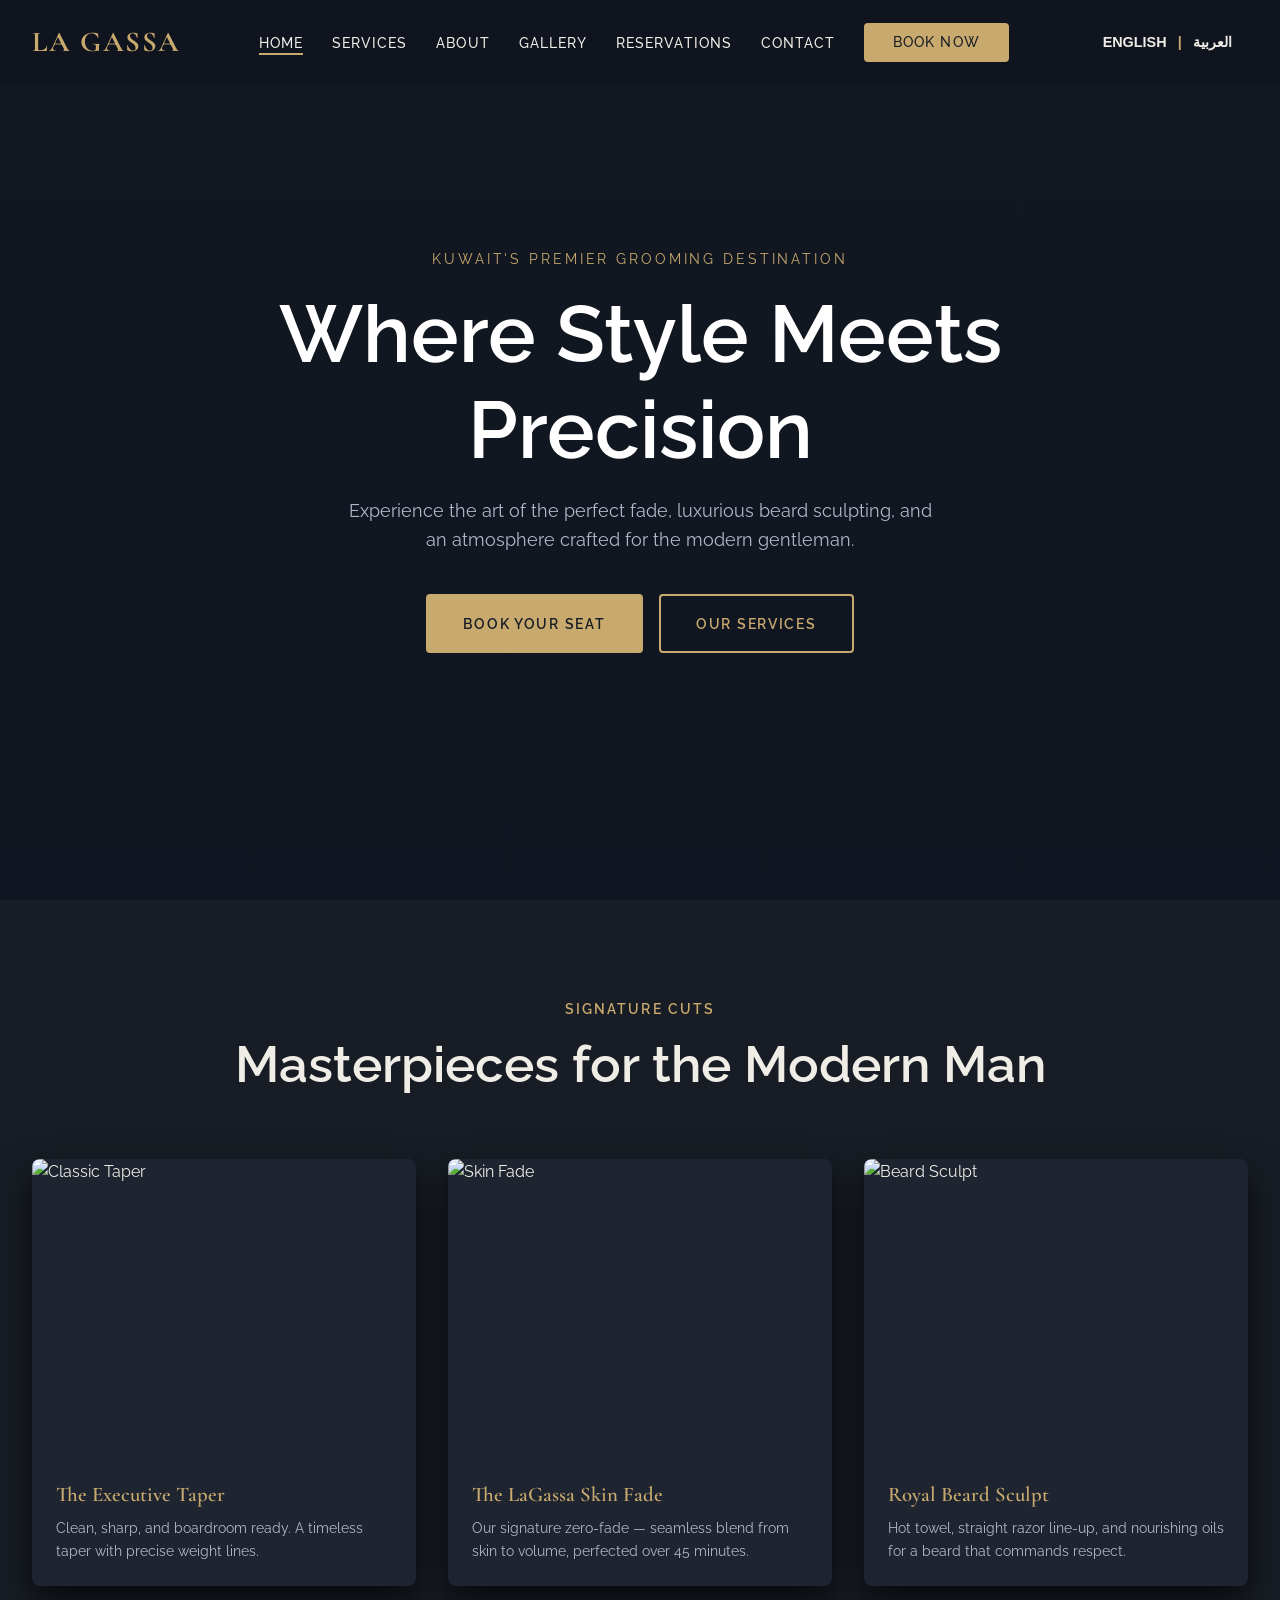
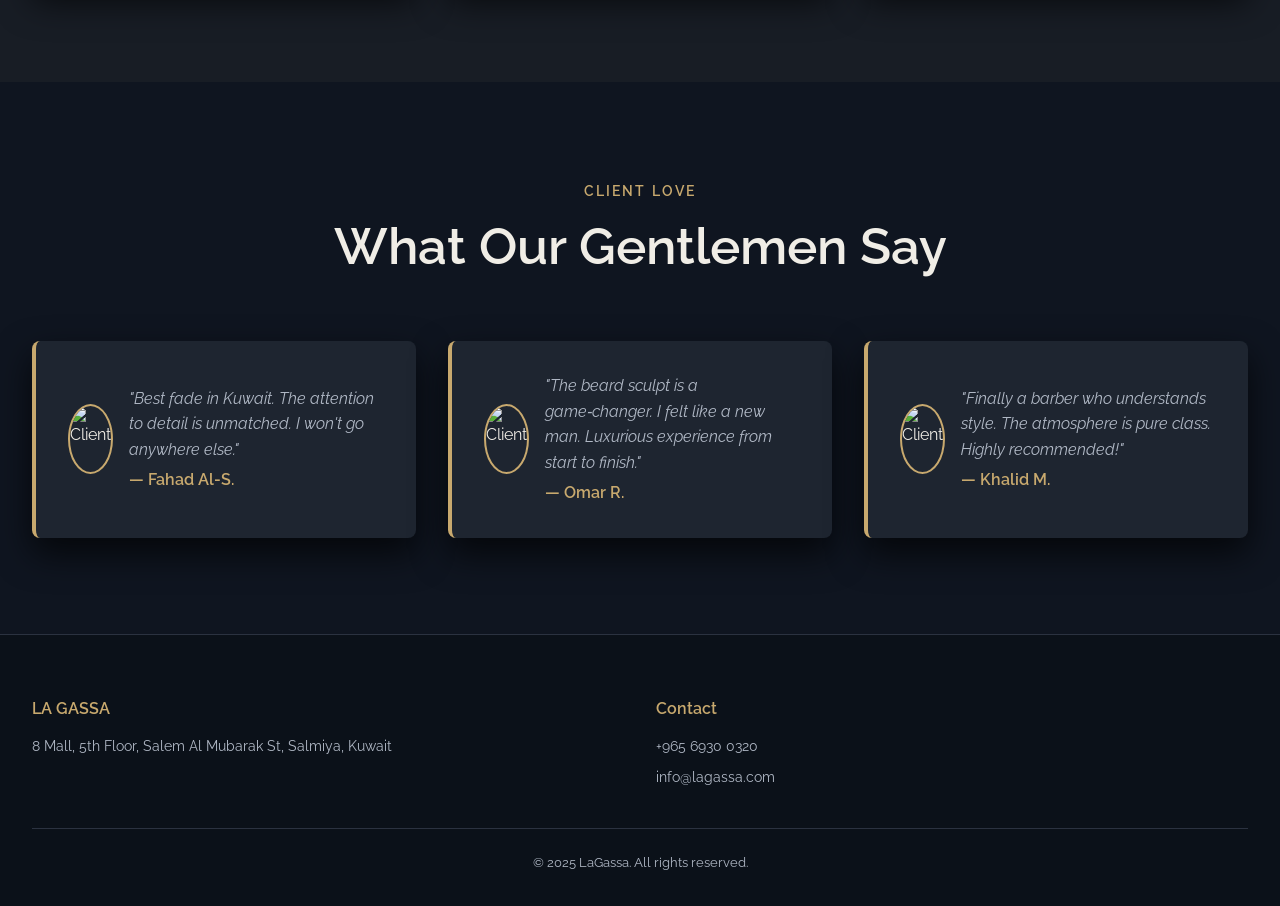
==== index.html @ 53998a7f "Create index.html" ====
<!DOCTYPE html>
<html lang="en" dir="ltr">
<head>
  <meta charset="UTF-8">
  <meta name="viewport" content="width=device-width, initial-scale=1.0">
  <title data-en="LaGassa Salon & Spa For Men | Kuwait" data-ar="صالون لاقصه للرجال | الكويت">LaGassa Salon & Spa For Men | Kuwait</title>
  <link rel="stylesheet" href="style.css">
</head>
<body>

  <div id="loader"><div class="spinner"></div></div>

  <!-- Navbar -->
  <nav class="navbar">
    <a href="index.html" class="logo">LA GASSA</a>
    <ul class="nav-links">
      <li><a href="index.html" class="active" data-en="Home" data-ar="الرئيسية">Home</a></li>
      <li><a href="services.html" data-en="Services" data-ar="الخدمات">Services</a></li>
      <li><a href="about.html" data-en="About" data-ar="من نحن">About</a></li>
      <li><a href="gallery.html" data-en="Gallery" data-ar="المعرض">Gallery</a></li>
      <li><a href="reservation.html" data-en="Reservations" data-ar="الحجز">Reservations</a></li>
      <li><a href="contact.html" data-en="Contact" data-ar="اتصل بنا">Contact</a></li>
      <li><a href="reservation.html" class="nav-cta" data-en="Book Now" data-ar="احجز الآن">Book Now</a></li>
    </ul>
    <div style="display:flex; align-items:center; gap:1rem;">
      <button id="langToggle" class="lang-switch" aria-label="Switch Language">English <span>|</span> العربية</button>
      <button class="hamburger" aria-label="Menu"><span></span><span></span><span></span></button>
    </div>
  </nav>

  <!-- Hero with video -->
  <section class="hero">
    <video autoplay muted loop playsinline id="heroVideo" poster="https://images.unsplash.com/photo-1560060141-7b9010e8a6b9?w=1600&q=80">
      <source src="https://cdn.coverr.co/videos/coverr-barber-cutting-hair-4584/preview.mp4" type="video/mp4">
    </video>
    <div class="hero-overlay"></div>
    <div class="hero-content">
      <p class="hero-label" data-en="Kuwait's Premier Grooming Destination" data-ar="وجهة العناية الراقية للرجال في الكويت"></p>
      <h1 class="hero-title" data-en="Where Style Meets Precision" data-ar="حيث يلتقي الأناقة بالدقة">Where Style Meets Precision</h1>
      <p class="hero-subtitle" data-en="Experience the art of the perfect fade, luxurious beard sculpting, and an atmosphere crafted for the modern gentleman." data-ar="اختبر فن التلاشي المثالي، وتشكيل اللحية الفاخر، وأجواء صممت للرجل العصري.">Experience the art of the perfect fade, luxurious beard sculpting, and an atmosphere crafted for the modern gentleman.</p>
      <div class="hero-buttons">
        <a href="reservation.html" class="btn btn-primary" data-en="Book Your Seat" data-ar="احجز مقعدك">Book Your Seat</a>
        <a href="services.html" class="btn btn-outline" data-en="Our Services" data-ar="خدماتنا">Our Services</a>
      </div>
    </div>
  </section>

  <!-- Hairstyles section (like dishes) -->
  <section class="section">
    <div class="container">
      <div class="section-header reveal">
        <span class="section-label" data-en="Signature Cuts" data-ar="قصات مميزة">Signature Cuts</span>
        <h2 data-en="Masterpieces for the Modern Man" data-ar="روائع للرجل العصري">Masterpieces for the Modern Man</h2>
      </div>
      <div class="hairstyle-grid">
        <div class="hairstyle-card reveal">
          <img src="https://images.unsplash.com/photo-1621605815971-fbc98d665594?w=600&q=80" alt="Classic Taper">
          <div class="hairstyle-card-content">
            <h4 data-en="The Executive Taper" data-ar="التدريج الكلاسيكي">The Executive Taper</h4>
            <p data-en="Clean, sharp, and boardroom ready. A timeless taper with precise weight lines." data-ar="نظيف وحاد وجاهز لمجلس الإدارة. تدريج كلاسيكي مع خطوط دقيقة."></p>
          </div>
        </div>
        <div class="hairstyle-card reveal">
          <img src="https://images.unsplash.com/photo-1507003211169-0a1dd7228f2d?w=600&q=80" alt="Skin Fade">
          <div class="hairstyle-card-content">
            <h4 data-en="The LaGassa Skin Fade" data-ar="تلاشي لاقصه الناعم">The LaGassa Skin Fade</h4>
            <p data-en="Our signature zero‑fade — seamless blend from skin to volume, perfected over 45 minutes." data-ar="تلاشي صفري مميز – مزيج سلس من الجلد إلى الكثافة، متقن خلال 45 دقيقة."></p>
          </div>
        </div>
        <div class="hairstyle-card reveal">
          <img src="https://images.unsplash.com/photo-1534297635766-a262cdcb8ee4?w=600&q=80" alt="Beard Sculpt">
          <div class="hairstyle-card-content">
            <h4 data-en="Royal Beard Sculpt" data-ar="تشكيل اللحية الملكية">Royal Beard Sculpt</h4>
            <p data-en="Hot towel, straight razor line‑up, and nourishing oils for a beard that commands respect." data-ar="منشفة ساخنة وتحديد بموس حاد وزيوت مغذية للحصول على لحية تفرض الاحترام."></p>
          </div>
        </div>
      </div>
    </div>
  </section>

  <!-- Reviews section -->
  <section class="section" style="background: var(--bg-secondary);">
    <div class="container">
      <div class="section-header reveal">
        <span class="section-label" data-en="Client Love" data-ar="آراء العملاء">Client Love</span>
        <h2 data-en="What Our Gentlemen Say" data-ar="ماذا يقول رجالنا">What Our Gentlemen Say</h2>
      </div>
      <div class="review-grid">
        <div class="review-card reveal">
          <img src="https://images.unsplash.com/photo-1500648767791-00dcc994a43e?w=100&q=80" alt="Client">
          <div class="review-text">
            <p>"Best fade in Kuwait. The attention to detail is unmatched. I won't go anywhere else."</p>
            <span class="author" data-en="— Fahad Al‑S." data-ar="— فهد السـ."></span>
          </div>
        </div>
        <div class="review-card reveal">
          <img src="https://images.unsplash.com/photo-1472099645785-5658abf4ff4e?w=100&q=80" alt="Client">
          <div class="review-text">
            <p>"The beard sculpt is a game‑changer. I felt like a new man. Luxurious experience from start to finish."</p>
            <span class="author" data-en="— Omar R." data-ar="— عمر ر."></span>
          </div>
        </div>
        <div class="review-card reveal">
          <img src="https://images.unsplash.com/photo-1568602471122-7832951cc4c5?w=100&q=80" alt="Client">
          <div class="review-text">
            <p>"Finally a barber who understands style. The atmosphere is pure class. Highly recommended!"</p>
            <span class="author" data-en="— Khalid M." data-ar="— خالد م."></span>
          </div>
        </div>
      </div>
    </div>
  </section>

  <!-- Footer -->
  <footer class="footer">
    <div class="footer-grid">
      <div class="footer-col">
        <h4>LA GASSA</h4>
        <p data-en="8 Mall, 5th Floor, Salem Al Mubarak St, Salmiya, Kuwait" data-ar="مول 8، الطابق الخامس، شارع سالم المبارك، السالمية، الكويت"></p>
      </div>
      <div class="footer-col">
        <h4 data-en="Contact" data-ar="اتصل بنا">Contact</h4>
        <p><a href="tel:+96569300320" data-en="+965 6930 0320" data-ar="+965 6930 0320">+965 6930 0320</a></p>
        <p><a href="mailto:info@lagassa.com" data-en="info@lagassa.com" data-ar="info@lagassa.com">info@lagassa.com</a></p>
      </div>
    </div>
    <div class="footer-bottom">
      <p data-en="&copy; 2025 LaGassa. All rights reserved." data-ar="© 2025 لاقصه. جميع الحقوق محفوظة."></p>
    </div>
  </footer>

  <script src="script.js" defer></script>
</body>
</html>
---- style.css ----
/*=============================================
 LA GASSA SALON & SPA FOR MEN – KUWAIT
 PREMIUM BARBER WEBSITE
 Dark Ash + Navy, Gold Accents, Arabic-ready
=============================================*/

/* --- Google Fonts --- */
@import url('https://fonts.googleapis.com/css2?family=Cormorant+Garamond:wght@400;500;600;700&family=Raleway:wght@300;400;500;600;700&family=Cairo:wght@400;500;600;700&display=swap');

:root {
  --font-heading-en: 'Cormorant Garamond', serif;
  --font-body-en: 'Raleway', sans-serif;
  --font-ar: 'Cairo', sans-serif;

  --bg-primary: #181d25;      /* dark ash */
  --bg-secondary: #0f1520;    /* dark navy */
  --bg-card: #1e2530;
  --text-primary: #f0ede6;
  --text-secondary: #b0b8c5;
  --accent: #c8a96e;          /* brass gold */
  --accent-hover: #b3924f;
  --border: #2b3240;
  --overlay: rgba(15, 21, 32, 0.8);
  --shadow: 0 15px 35px rgba(0,0,0,0.7);

  --max-width: 1280px;
  --gap: clamp(1.5rem, 4vw, 3rem);
  --transition: 0.3s ease;
}

* { margin: 0; padding: 0; box-sizing: border-box; }

html { scroll-behavior: smooth; font-size: 100%; }

body {
  font-family: var(--font-body-en);
  background: var(--bg-primary);
  color: var(--text-primary);
  line-height: 1.6;
  overflow-x: hidden;
  -webkit-font-smoothing: antialiased;
}

/* Arabic body font */
html[lang="ar"] body {
  font-family: var(--font-ar);
  direction: rtl;
  text-align: right;
}

img { max-width: 100%; height: auto; display: block; }
a { text-decoration: none; color: inherit; transition: color var(--transition); }
ul { list-style: none; }

/* Loader (only index) */
#loader { position: fixed; top: 0; left: 0; width: 100%; height: 100%; background: var(--bg-primary); display: flex; align-items: center; justify-content: center; z-index: 9999; transition: opacity 0.5s ease, visibility 0.5s ease; }
#loader.hidden { opacity: 0; visibility: hidden; }
.spinner { width: 50px; height: 50px; border: 3px solid var(--border); border-top-color: var(--accent); border-radius: 50%; animation: spin 0.8s linear infinite; }
@keyframes spin { to { transform: rotate(360deg); } }

/* Typography */
h1, h2, h3, h4 { font-weight: 600; line-height: 1.2; }
h1 { font-size: clamp(3rem, 8vw, 5rem); }
h2 { font-size: clamp(2.2rem, 5vw, 3.2rem); margin-bottom: 1.2rem; }
h3 { font-size: clamp(1.3rem, 3vw, 1.8rem); font-weight: 500; }

.section-label {
  text-transform: uppercase;
  letter-spacing: 0.15em;
  font-size: 0.85rem;
  color: var(--accent);
  font-weight: 600;
  margin-bottom: 0.8rem;
  display: inline-block;
}

/* Language switcher */
.lang-switch {
  display: flex;
  gap: 0.5rem;
  align-items: center;
  background: transparent;
  border: none;
  color: var(--text-primary);
  cursor: pointer;
  font-weight: 600;
  font-size: 0.9rem;
  text-transform: uppercase;
  padding: 0.5rem 1rem;
  border-radius: 4px;
  transition: background var(--transition);
}
.lang-switch:hover { background: rgba(255,255,255,0.1); }
.lang-switch span { color: var(--accent); margin: 0 0.2rem; }

/* Navbar */
.navbar {
  position: fixed;
  top: 0; left: 0;
  width: 100%;
  z-index: 1000;
  padding: 1.2rem 2rem;
  display: flex;
  align-items: center;
  justify-content: space-between;
  background: rgba(15, 21, 32, 0.7);
  backdrop-filter: blur(15px);
  transition: background var(--transition), padding var(--transition);
}
.navbar.scrolled {
  background: rgba(15, 21, 32, 0.95);
  padding: 0.8rem 2rem;
  box-shadow: 0 2px 25px rgba(0,0,0,0.6);
}
.logo {
  font-family: var(--font-heading-en);
  font-size: 1.8rem;
  font-weight: 700;
  color: var(--accent);
  letter-spacing: 0.05em;
}
html[lang="ar"] .logo { font-family: var(--font-ar); }

.nav-links {
  display: flex;
  gap: 1.8rem;
  align-items: center;
}
.nav-links a {
  font-size: 0.85rem;
  text-transform: uppercase;
  letter-spacing: 0.08em;
  font-weight: 500;
  position: relative;
  padding: 0.3rem 0;
}
.nav-links a::after {
  content: '';
  position: absolute;
  bottom: 0; left: 0;
  width: 0; height: 2px;
  background: var(--accent);
  transition: width var(--transition);
}
.nav-links a:hover::after,
.nav-links a.active::after { width: 100%; }

.nav-cta {
  background: var(--accent);
  color: #181d25 !important;
  padding: 0.7rem 1.8rem !important;
  border-radius: 4px;
  font-weight: 600;
  transition: background var(--transition);
}
.nav-cta:hover { background: var(--accent-hover); }

.hamburger {
  display: none;
  flex-direction: column;
  gap: 5px;
  background: none;
  border: none;
  cursor: pointer;
}
.hamburger span {
  width: 28px;
  height: 2px;
  background: var(--text-primary);
  transition: all var(--transition);
}

/* Buttons */
.btn {
  display: inline-block;
  padding: 1rem 2.2rem;
  font-family: var(--font-body-en);
  font-size: 0.9rem;
  font-weight: 600;
  text-transform: uppercase;
  letter-spacing: 0.12em;
  border-radius: 4px;
  transition: all var(--transition);
  cursor: pointer;
  border: 2px solid transparent;
}
.btn-primary { background: var(--accent); color: #181d25; border-color: var(--accent); }
.btn-primary:hover { background: var(--accent-hover); border-color: var(--accent-hover); }
.btn-outline { background: transparent; border-color: var(--accent); color: var(--accent); }
.btn-outline:hover { background: var(--accent); color: #181d25; }

/* Arabic button */
html[lang="ar"] .btn { font-family: var(--font-ar); }

/* Reveal */
.reveal {
  opacity: 0;
  transform: translateY(40px);
  transition: opacity 0.8s ease, transform 0.8s ease;
}
.reveal.visible { opacity: 1; transform: translateY(0); }

/* Video Hero */
.hero {
  position: relative;
  height: 100vh;
  min-height: 700px;
  display: flex;
  align-items: center;
  justify-content: center;
  text-align: center;
  overflow: hidden;
}
#heroVideo {
  position: absolute;
  top: 0; left: 0;
  width: 100%; height: 100%;
  object-fit: cover;
  z-index: 0;
}
.hero-overlay {
  position: absolute;
  top: 0; left: 0;
  width: 100%; height: 100%;
  background: linear-gradient(to bottom, rgba(15,21,32,0.7), rgba(15,21,32,0.9));
  z-index: 1;
}
.hero-content {
  position: relative;
  z-index: 2;
  max-width: 900px;
  padding: 0 2rem;
}
.hero-label {
  text-transform: uppercase;
  letter-spacing: 0.2em;
  font-size: 0.9rem;
  color: var(--accent);
  margin-bottom: 1rem;
}
.hero-title {
  color: #fff;
  margin-bottom: 1.2rem;
}
.hero-subtitle {
  font-size: 1.1rem;
  max-width: 600px;
  margin: 0 auto 2.5rem;
  color: var(--text-secondary);
}
.hero-buttons {
  display: flex;
  gap: 1rem;
  justify-content: center;
  flex-wrap: wrap;
}

/* Sections */
.section {
  padding: 6rem 2rem;
}
.container {
  max-width: var(--max-width);
  margin: 0 auto;
}
.section-header {
  text-align: center;
  margin-bottom: 4rem;
}

/* Hairstyle cards (like restaurant menu) */
.hairstyle-grid {
  display: grid;
  grid-template-columns: repeat(auto-fit, minmax(260px, 1fr));
  gap: 2rem;
}
.hairstyle-card {
  background: var(--bg-card);
  border-radius: 8px;
  overflow: hidden;
  box-shadow: var(--shadow);
  transition: transform var(--transition);
}
.hairstyle-card:hover { transform: translateY(-8px); }
.hairstyle-card img {
  width: 100%;
  height: 300px;
  object-fit: cover;
}
.hairstyle-card-content {
  padding: 1.5rem;
}
.hairstyle-card h4 {
  font-family: var(--font-heading-en);
  font-size: 1.3rem;
  margin-bottom: 0.5rem;
  color: var(--accent);
}
.hairstyle-card p {
  color: var(--text-secondary);
  font-size: 0.9rem;
}
html[lang="ar"] .hairstyle-card h4 { font-family: var(--font-ar); }

/* Review cards */
.review-grid {
  display: grid;
  grid-template-columns: repeat(auto-fit, minmax(300px, 1fr));
  gap: 2rem;
}
.review-card {
  background: var(--bg-card);
  padding: 2rem;
  border-radius: 8px;
  box-shadow: var(--shadow);
  border-left: 4px solid var(--accent);
  display: flex;
  gap: 1rem;
  align-items: center;
}
.review-card img {
  width: 70px;
  height: 70px;
  border-radius: 50%;
  object-fit: cover;
  border: 2px solid var(--accent);
}
.review-text p {
  font-style: italic;
  color: var(--text-secondary);
  margin-bottom: 0.3rem;
}
.review-text .author {
  font-weight: 600;
  color: var(--accent);
  font-style: normal;
}

/* Gallery grid */
.gallery-grid {
  display: grid;
  grid-template-columns: repeat(auto-fit, minmax(250px, 1fr));
  gap: 1rem;
}
.gallery-grid img {
  width: 100%;
  height: 300px;
  object-fit: cover;
  border-radius: 6px;
  transition: transform var(--transition);
}
.gallery-grid img:hover { transform: scale(1.03); }

/* Reservation form */
.reservation-layout {
  display: grid;
  grid-template-columns: 1fr 1fr;
  gap: 3rem;
}
.form-group {
  margin-bottom: 1.5rem;
}
.form-group label {
  display: block;
  font-weight: 600;
  font-size: 0.9rem;
  margin-bottom: 0.4rem;
  color: var(--text-primary);
}
.reservation-form input,
.reservation-form select,
.reservation-form textarea {
  width: 100%;
  padding: 1rem;
  background: var(--bg-card);
  border: 1px solid var(--border);
  color: var(--text-primary);
  font-family: var(--font-body-en);
  font-size: 1rem;
  border-radius: 4px;
  transition: border-color var(--transition);
}
.reservation-form input:focus,
.reservation-form select:focus,
.reservation-form textarea:focus { border-color: var(--accent); outline: none; }
.reservation-form textarea { min-height: 100px; resize: vertical; }
.reservation-form button { width: 100%; margin-top: 0.5rem; }
.reservation-info {
  background: var(--bg-card);
  padding: 2.5rem;
  border-radius: 8px;
  height: fit-content;
}
.reservation-info h3 { margin-bottom: 1.5rem; color: var(--accent); }
.reservation-info p { color: var(--text-secondary); margin-bottom: 1rem; }

/* Confirmation */
.confirmation-msg {
  display: none;
  background: var(--bg-card);
  padding: 3rem;
  text-align: center;
  border-radius: 8px;
  border: 2px solid var(--accent);
}
.confirmation-msg .check-icon {
  font-size: 3rem;
  color: var(--accent);
  margin-bottom: 1rem;
}

/* Contact */
.contact-grid {
  display: grid;
  grid-template-columns: 1fr 1fr;
  gap: 3rem;
}
.contact-info h3 { margin-bottom: 2rem; color: var(--accent); }
.contact-info p {
  margin-bottom: 1.5rem;
  display: flex;
  align-items: center;
  gap: 1rem;
  color: var(--text-secondary);
}
.contact-info a { color: var(--accent); }
.map-embed {
  border-radius: 8px;
  overflow: hidden;
  box-shadow: var(--shadow);
  height: 400px;
}
.map-embed iframe { width: 100%; height: 100%; border: none; }

/* Footer */
.footer {
  background: #0b1119;
  padding: 4rem 2rem 2rem;
  border-top: 1px solid var(--border);
}
.footer-grid {
  display: flex;
  justify-content: space-between;
  flex-wrap: wrap;
  gap: 2rem;
  max-width: var(--max-width);
  margin: 0 auto 2rem;
}
.footer-col { flex: 1; min-width: 200px; }
.footer-col h4 { color: var(--accent); margin-bottom: 1rem; }
.footer-col p, .footer-col a { color: var(--text-secondary); font-size: 0.9rem; display: block; margin-bottom: 0.5rem; }
.footer-col a:hover { color: var(--accent); }
.social-links a { display: inline-block; margin: 0 0.6rem; font-size: 1.2rem; }
.footer-bottom {
  text-align: center;
  color: var(--text-secondary);
  font-size: 0.8rem;
  border-top: 1px solid var(--border);
  padding-top: 1.5rem;
  margin-top: 2rem;
}

/* Responsive */
@media (max-width: 768px) {
  .hamburger { display: flex; z-index: 1001; }
  .nav-links {
    position: fixed;
    top: 0; right: -100%;
    width: 75%; height: 100vh;
    background: var(--bg-primary);
    flex-direction: column;
    justify-content: center;
    padding: 2rem;
    transition: right 0.4s ease;
    box-shadow: -5px 0 20px rgba(0,0,0,0.5);
  }
  .nav-links.active { right: 0; }
  .reservation-layout, .contact-grid { grid-template-columns: 1fr; }
  .hero-title { font-size: clamp(2.2rem, 6vw, 3.5rem); }
  .section { padding: 4rem 1.5rem; }
}

@media (max-width: 480px) {
  .hero-buttons { flex-direction: column; align-items: center; }
  .hero-buttons .btn { width: 100%; text-align: center; }
}
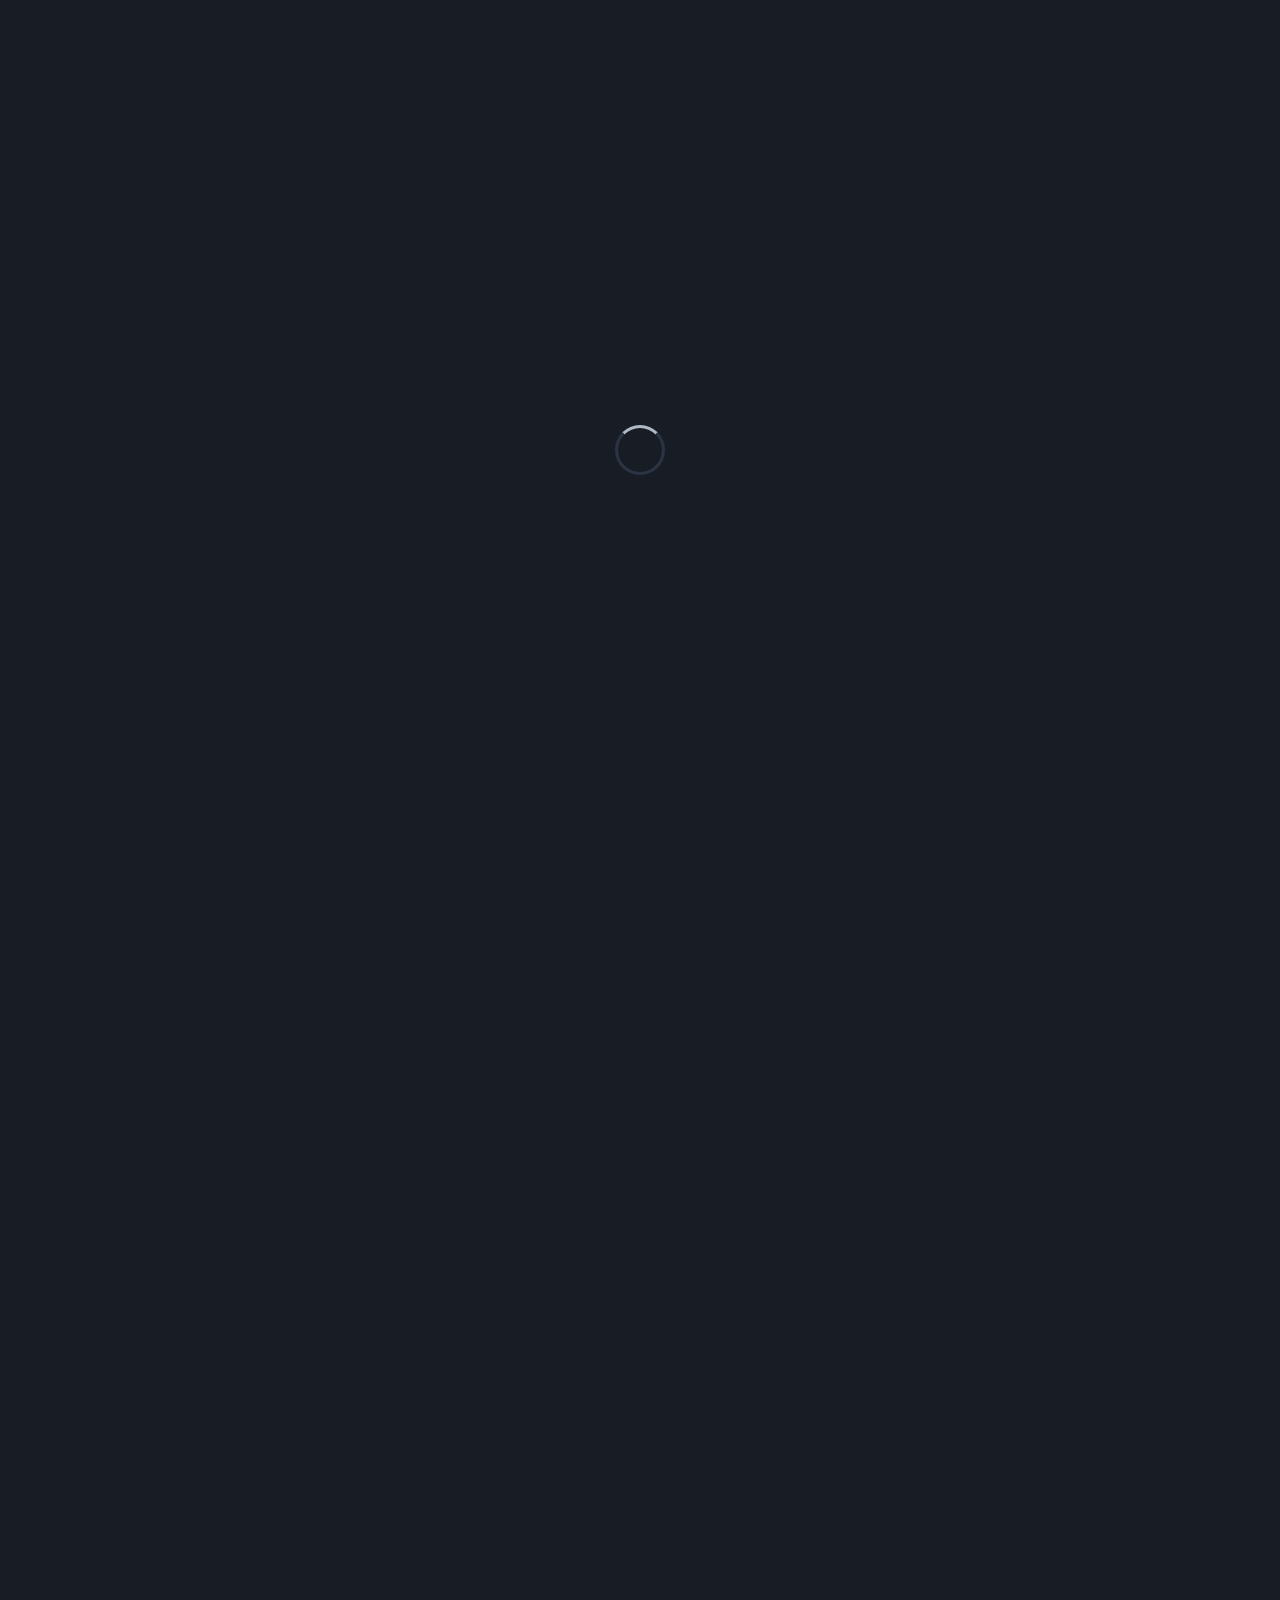
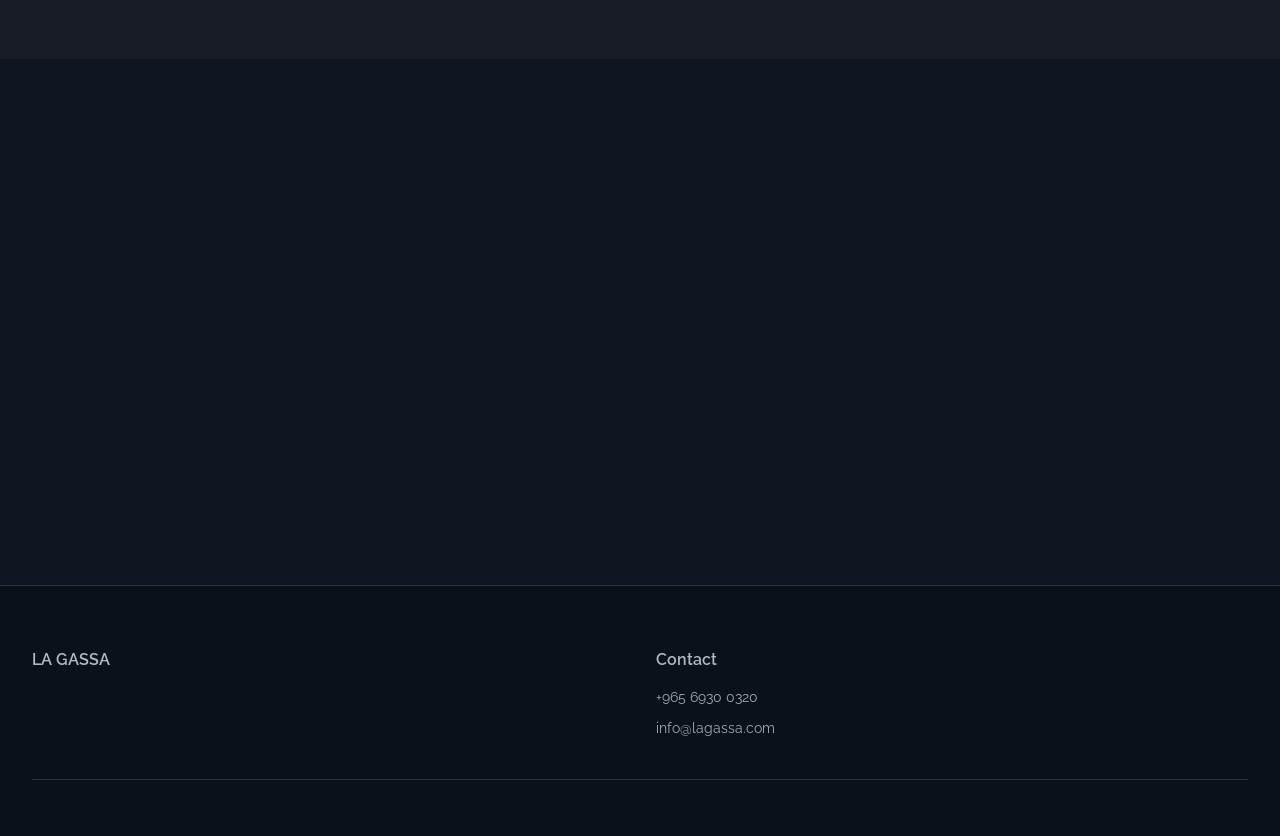
==== commit 4f9714d3: "Create index.html" ====
--- a/index.html
+++ b/index.html
@@ -23,7 +23,7 @@
       <li><a href="reservation.html" class="nav-cta" data-en="Book Now" data-ar="احجز الآن">Book Now</a></li>
     </ul>
     <div style="display:flex; align-items:center; gap:1rem;">
-      <button id="langToggle" class="lang-switch" aria-label="Switch Language">English <span>|</span> العربية</button>
+      <button id="langToggle" class="lang-switch">English <span>|</span> العربية</button>
       <button class="hamburger" aria-label="Menu"><span></span><span></span><span></span></button>
     </div>
   </nav>
@@ -45,7 +45,7 @@
     </div>
   </section>
 
-  <!-- Hairstyles section (like dishes) -->
+  <!-- Hairstyles section -->
   <section class="section">
     <div class="container">
       <div class="section-header reveal">
@@ -57,21 +57,21 @@
           <img src="https://images.unsplash.com/photo-1621605815971-fbc98d665594?w=600&q=80" alt="Classic Taper">
           <div class="hairstyle-card-content">
             <h4 data-en="The Executive Taper" data-ar="التدريج الكلاسيكي">The Executive Taper</h4>
-            <p data-en="Clean, sharp, and boardroom ready. A timeless taper with precise weight lines." data-ar="نظيف وحاد وجاهز لمجلس الإدارة. تدريج كلاسيكي مع خطوط دقيقة."></p>
+            <p data-en="Clean, sharp, and boardroom ready." data-ar="نظيف وحاد وجاهز لمجلس الإدارة.">Clean, sharp, and boardroom ready.</p>
           </div>
         </div>
         <div class="hairstyle-card reveal">
           <img src="https://images.unsplash.com/photo-1507003211169-0a1dd7228f2d?w=600&q=80" alt="Skin Fade">
           <div class="hairstyle-card-content">
             <h4 data-en="The LaGassa Skin Fade" data-ar="تلاشي لاقصه الناعم">The LaGassa Skin Fade</h4>
-            <p data-en="Our signature zero‑fade — seamless blend from skin to volume, perfected over 45 minutes." data-ar="تلاشي صفري مميز – مزيج سلس من الجلد إلى الكثافة، متقن خلال 45 دقيقة."></p>
+            <p data-en="Seamless blend from skin to volume." data-ar="مزيج سلس من الجلد إلى الكثافة.">Seamless blend from skin to volume.</p>
           </div>
         </div>
         <div class="hairstyle-card reveal">
           <img src="https://images.unsplash.com/photo-1534297635766-a262cdcb8ee4?w=600&q=80" alt="Beard Sculpt">
           <div class="hairstyle-card-content">
             <h4 data-en="Royal Beard Sculpt" data-ar="تشكيل اللحية الملكية">Royal Beard Sculpt</h4>
-            <p data-en="Hot towel, straight razor line‑up, and nourishing oils for a beard that commands respect." data-ar="منشفة ساخنة وتحديد بموس حاد وزيوت مغذية للحصول على لحية تفرض الاحترام."></p>
+            <p data-en="Hot towel, straight razor, nourishing oils." data-ar="منشفة ساخنة وموس حاد وزيوت مغذية.">Hot towel, straight razor, nourishing oils.</p>
           </div>
         </div>
       </div>
@@ -89,22 +89,22 @@
         <div class="review-card reveal">
           <img src="https://images.unsplash.com/photo-1500648767791-00dcc994a43e?w=100&q=80" alt="Client">
           <div class="review-text">
-            <p>"Best fade in Kuwait. The attention to detail is unmatched. I won't go anywhere else."</p>
-            <span class="author" data-en="— Fahad Al‑S." data-ar="— فهد السـ."></span>
+            <p>"Best fade in Kuwait. The attention to detail is unmatched."</p>
+            <span class="author" data-en="— Fahad Al‑S." data-ar="— فهد السـ.">— Fahad Al‑S.</span>
           </div>
         </div>
         <div class="review-card reveal">
           <img src="https://images.unsplash.com/photo-1472099645785-5658abf4ff4e?w=100&q=80" alt="Client">
           <div class="review-text">
-            <p>"The beard sculpt is a game‑changer. I felt like a new man. Luxurious experience from start to finish."</p>
-            <span class="author" data-en="— Omar R." data-ar="— عمر ر."></span>
+            <p>"The beard sculpt is a game‑changer. Luxurious from start to finish."</p>
+            <span class="author" data-en="— Omar R." data-ar="— عمر ر.">— Omar R.</span>
           </div>
         </div>
         <div class="review-card reveal">
           <img src="https://images.unsplash.com/photo-1568602471122-7832951cc4c5?w=100&q=80" alt="Client">
           <div class="review-text">
-            <p>"Finally a barber who understands style. The atmosphere is pure class. Highly recommended!"</p>
-            <span class="author" data-en="— Khalid M." data-ar="— خالد م."></span>
+            <p>"Finally a barber who understands style. The atmosphere is pure class."</p>
+            <span class="author" data-en="— Khalid M." data-ar="— خالد م.">— Khalid M.</span>
           </div>
         </div>
       </div>
@@ -131,4 +131,4 @@
 
   <script src="script.js" defer></script>
 </body>
-</html>
+  </html>
--- a/style.css
+++ b/style.css
@@ -1,7 +1,7 @@
 /*=============================================
  LA GASSA SALON & SPA FOR MEN – KUWAIT
  PREMIUM BARBER WEBSITE
- Dark Ash + Navy, Gold Accents, Arabic-ready
+ Dark Ash + Navy, Silver Accent, Arabic-ready
 =============================================*/
 
 /* --- Google Fonts --- */
@@ -14,12 +14,12 @@
 
   --bg-primary: #181d25;      /* dark ash */
   --bg-secondary: #0f1520;    /* dark navy */
-  --bg-card: #1e2530;
+  --bg-card: #1e2633;         /* lighter ash for cards */
   --text-primary: #f0ede6;
-  --text-secondary: #b0b8c5;
-  --accent: #c8a96e;          /* brass gold */
-  --accent-hover: #b3924f;
-  --border: #2b3240;
+  --text-secondary: #a1aab5;
+  --accent: #b0b9c6;          /* cool silver */
+  --accent-hover: #939ca8;
+  --border: #2b3442;
   --overlay: rgba(15, 21, 32, 0.8);
   --shadow: 0 15px 35px rgba(0,0,0,0.7);
 
@@ -189,7 +189,6 @@
 .btn-outline { background: transparent; border-color: var(--accent); color: var(--accent); }
 .btn-outline:hover { background: var(--accent); color: #181d25; }
 
-/* Arabic button */
 html[lang="ar"] .btn { font-family: var(--font-ar); }
 
 /* Reveal */
@@ -268,7 +267,7 @@
   margin-bottom: 4rem;
 }
 
-/* Hairstyle cards (like restaurant menu) */
+/* Hairstyle cards (like menu) */
 .hairstyle-grid {
   display: grid;
   grid-template-columns: repeat(auto-fit, minmax(260px, 1fr));
@@ -483,4 +482,4 @@
 @media (max-width: 480px) {
   .hero-buttons { flex-direction: column; align-items: center; }
   .hero-buttons .btn { width: 100%; text-align: center; }
-}
+  }
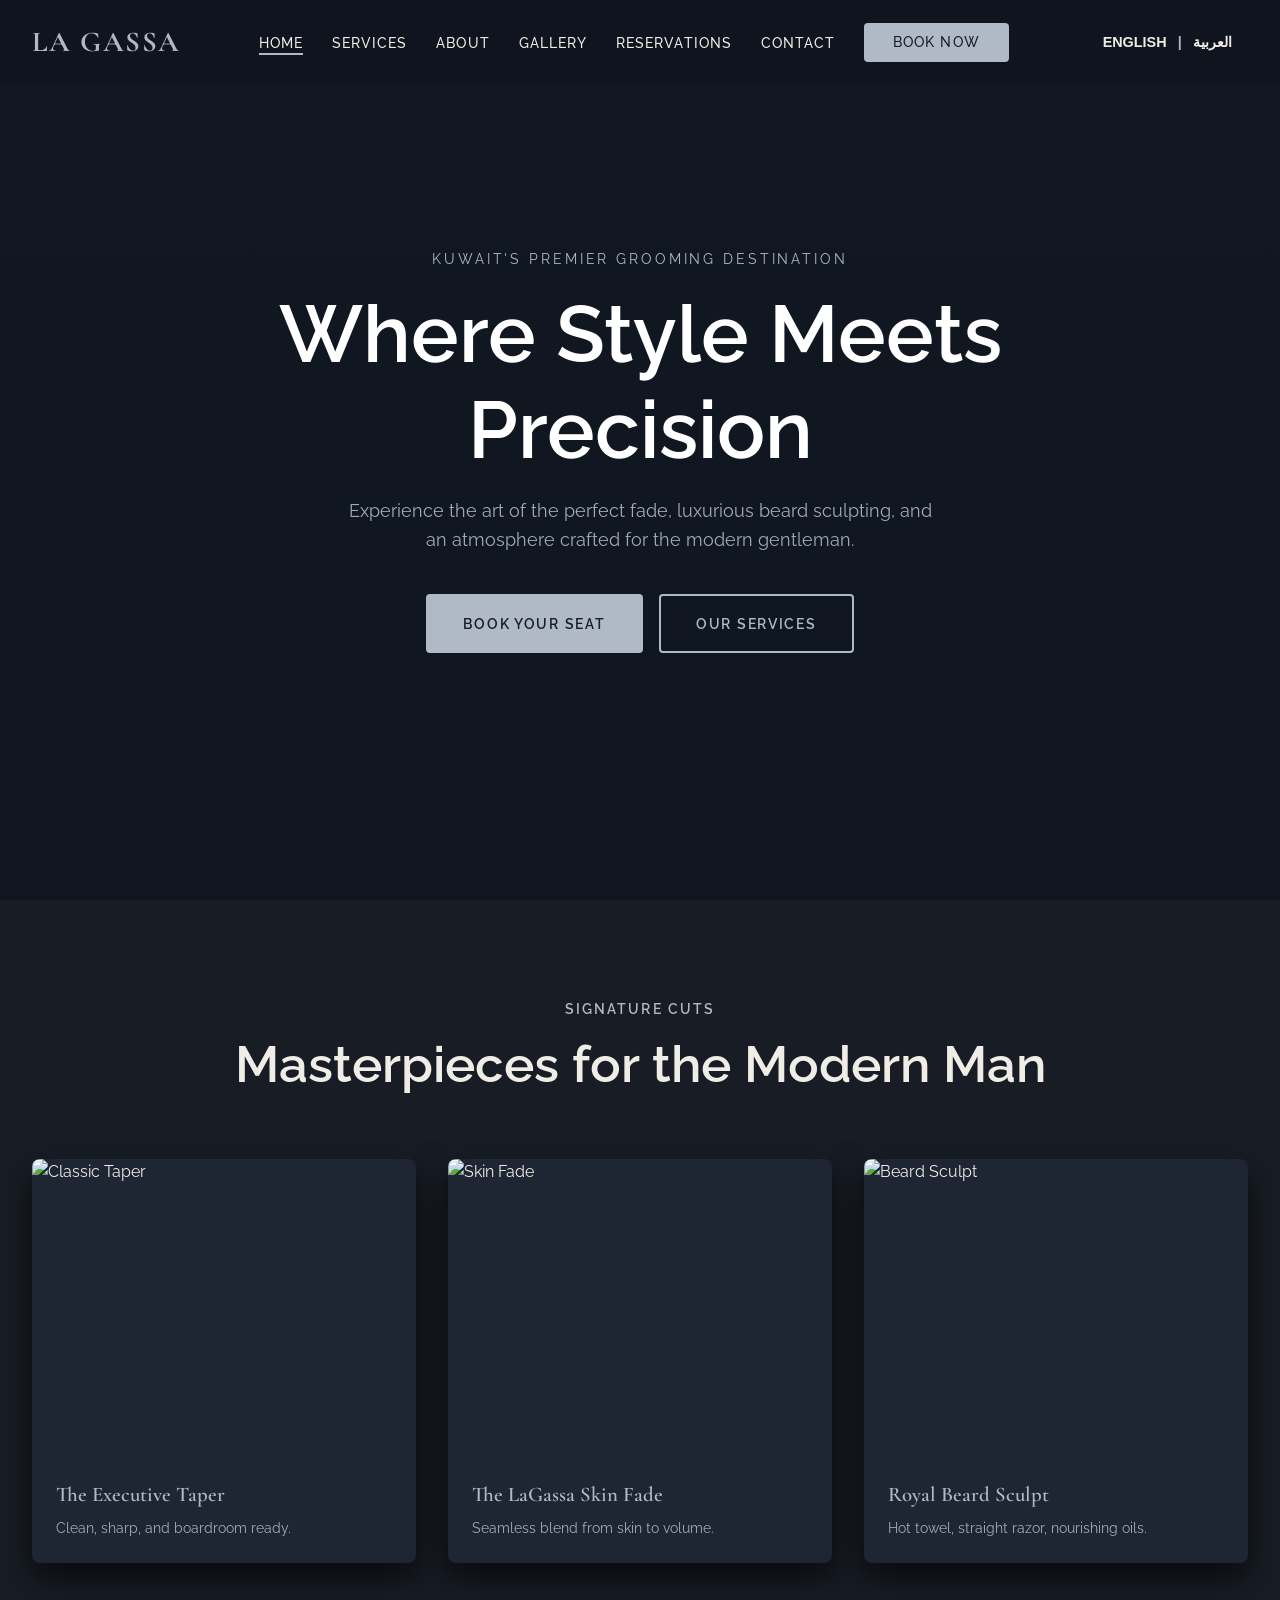
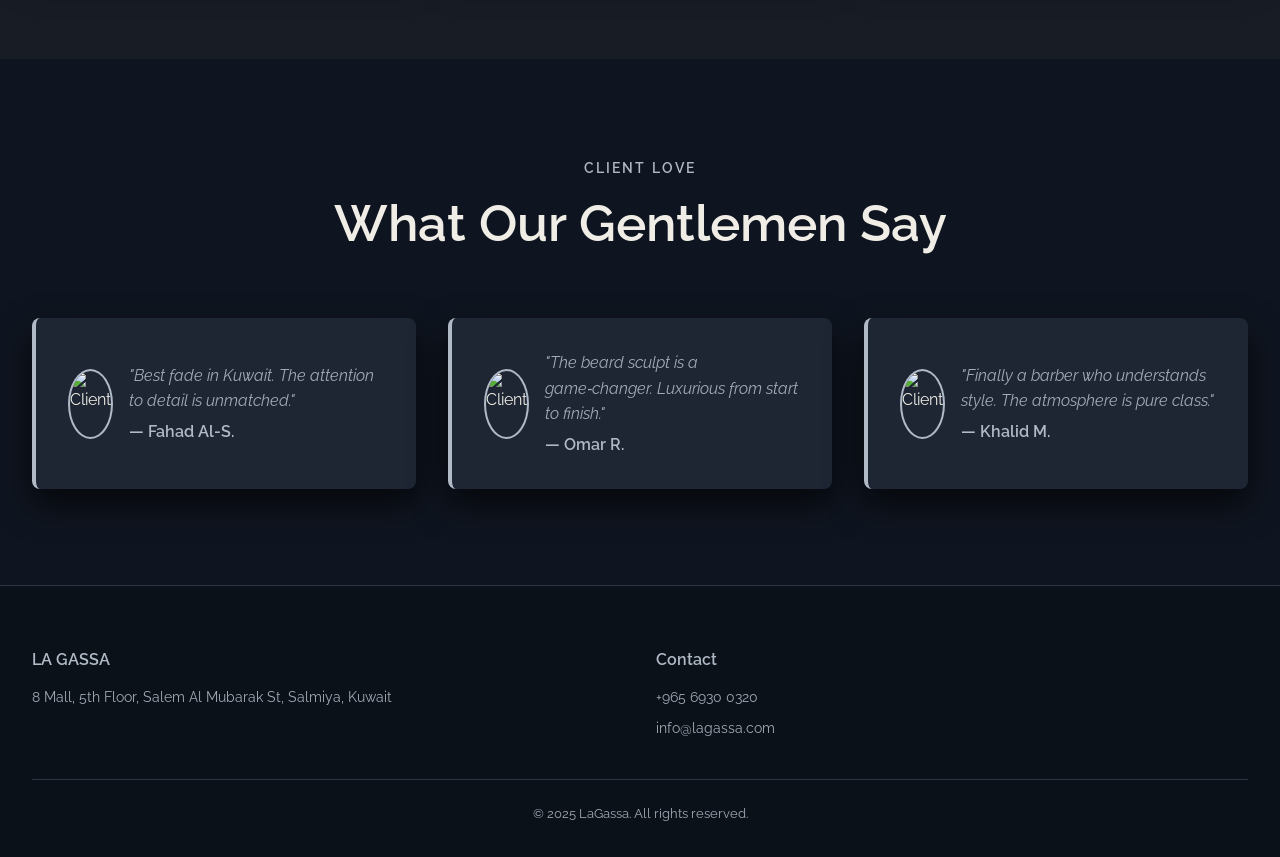
==== commit 989806db: "Create index.html" ====
--- a/index.html
+++ b/index.html
@@ -10,7 +10,7 @@
 
   <div id="loader"><div class="spinner"></div></div>
 
-  <!-- Navbar -->
+  <!-- Navbar exactly as before -->
   <nav class="navbar">
     <a href="index.html" class="logo">LA GASSA</a>
     <ul class="nav-links">
@@ -28,11 +28,9 @@
     </div>
   </nav>
 
-  <!-- Hero with video -->
-  <section class="hero">
-    <video autoplay muted loop playsinline id="heroVideo" poster="https://images.unsplash.com/photo-1560060141-7b9010e8a6b9?w=1600&q=80">
-      <source src="https://cdn.coverr.co/videos/coverr-barber-cutting-hair-4584/preview.mp4" type="video/mp4">
-    </video>
+  <!-- ★★★ CORRECTED HERO SECTION ★★★ -->
+  <section class="hero" style="background: url('https://images.unsplash.com/photo-1560060141-7b9010e8a6b9?w=1600&q=80') center/cover no-repeat;">
+    <!-- Dark overlay for text readability -->
     <div class="hero-overlay"></div>
     <div class="hero-content">
       <p class="hero-label" data-en="Kuwait's Premier Grooming Destination" data-ar="وجهة العناية الراقية للرجال في الكويت"></p>
@@ -45,6 +43,7 @@
     </div>
   </section>
 
+  <!-- Rest of the page (hairstyles, reviews, footer) stays exactly as before -->
   <!-- Hairstyles section -->
   <section class="section">
     <div class="container">
@@ -131,4 +130,4 @@
 
   <script src="script.js" defer></script>
 </body>
-  </html>
+            </html>
